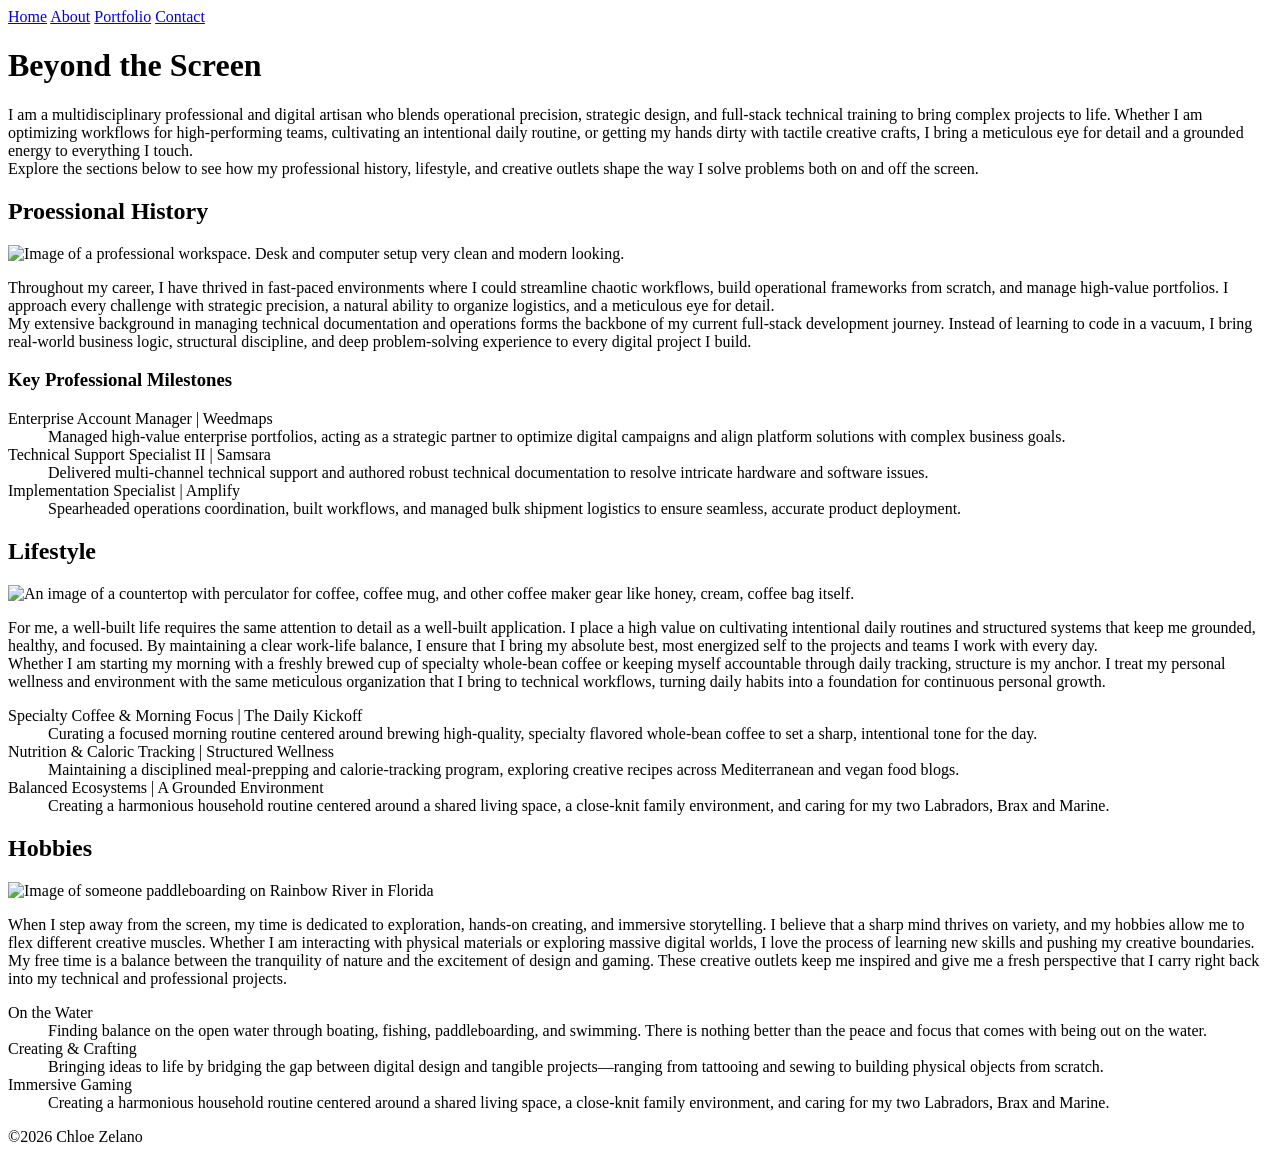
==== about.html @ 47caa8c2 "finished about me html page" ====
<!doctype html>
<html lang="en">
  <head>
    <meta charset="UTF-8" />
    <meta name="viewport" content="width=device-width, initial-scale=1.0" />
    <link
      rel="icon"
      type="image/x-icon"
      href="/Unit1CareerSim/imgs/favicon.ico"
    />
    <link rel="stylesheet" href="style.css" />
    <title>Chloe Zelano</title>
  </head>
  <body>
    <nav>
      <a href="index.html">Home</a>
      <a href="about.html">About</a>
      <a href="portfolio.html">Portfolio</a>
      <a href="contact.html">Contact</a>
    </nav>
    <main>
      <header>
        <h1>Beyond the Screen</h1>
        <p>
          I am a multidisciplinary professional and digital artisan who blends
          operational precision, strategic design, and full-stack technical
          training to bring complex projects to life. Whether I am optimizing
          workflows for high-performing teams, cultivating an intentional daily
          routine, or getting my hands dirty with tactile creative crafts, I
          bring a meticulous eye for detail and a grounded energy to everything
          I touch. <br />Explore the sections below to see how my professional
          history, lifestyle, and creative outlets shape the way I solve
          problems both on and off the screen.
        </p>
      </header>
      <section>
        <h2>Proessional History</h2>
        <img
          src="/Unit1CareerSim/imgs/workspaceimg.jpg"
          alt="Image of a professional workspace. Desk and computer setup very clean and modern looking."
        />
        <p>
          Throughout my career, I have thrived in fast-paced environments where
          I could streamline chaotic workflows, build operational frameworks
          from scratch, and manage high-value portfolios. I approach every
          challenge with strategic precision, a natural ability to organize
          logistics, and a meticulous eye for detail. <br />
          My extensive background in managing technical documentation and
          operations forms the backbone of my current full-stack development
          journey. Instead of learning to code in a vacuum, I bring real-world
          business logic, structural discipline, and deep problem-solving
          experience to every digital project I build.
        </p>
        <h3>Key Professional Milestones</h3>
        <dl>
          <dt>Enterprise Account Manager | Weedmaps</dt>
          <dd>
            Managed high-value enterprise portfolios, acting as a strategic
            partner to optimize digital campaigns and align platform solutions
            with complex business goals.
          </dd>
          <dt>Technical Support Specialist II | Samsara</dt>
          <dd>
            Delivered multi-channel technical support and authored robust
            technical documentation to resolve intricate hardware and software
            issues.
          </dd>
          <dt>Implementation Specialist | Amplify</dt>
          <dd>
            Spearheaded operations coordination, built workflows, and managed
            bulk shipment logistics to ensure seamless, accurate product
            deployment.
          </dd>
        </dl>
      </section>
      <section>
        <h2>Lifestyle</h2>
        <img
          src="/Unit1CareerSim/imgs/lifestyleimg.jpg"
          alt="An image of a countertop with perculator for coffee, coffee mug, and other coffee maker gear like honey, cream, coffee bag itself."
        />
        <p>
          For me, a well-built life requires the same attention to detail as a
          well-built application. I place a high value on cultivating
          intentional daily routines and structured systems that keep me
          grounded, healthy, and focused. By maintaining a clear work-life
          balance, I ensure that I bring my absolute best, most energized self
          to the projects and teams I work with every day. <br />
          Whether I am starting my morning with a freshly brewed cup of
          specialty whole-bean coffee or keeping myself accountable through
          daily tracking, structure is my anchor. I treat my personal wellness
          and environment with the same meticulous organization that I bring to
          technical workflows, turning daily habits into a foundation for
          continuous personal growth.
        </p>
        <dl>
          <dt>Specialty Coffee & Morning Focus | The Daily Kickoff</dt>
          <dd>
            Curating a focused morning routine centered around brewing
            high-quality, specialty flavored whole-bean coffee to set a sharp,
            intentional tone for the day.
          </dd>
          <dt>Nutrition & Caloric Tracking | Structured Wellness</dt>
          <dd>
            Maintaining a disciplined meal-prepping and calorie-tracking
            program, exploring creative recipes across Mediterranean and vegan
            food blogs.
          </dd>
          <dt>Balanced Ecosystems | A Grounded Environment</dt>
          <dd>
            Creating a harmonious household routine centered around a shared
            living space, a close-knit family environment, and caring for my two
            Labradors, Brax and Marine.
          </dd>
        </dl>
      </section>
      <section>
        <h2>Hobbies</h2>
        <img
          src="/Unit1CareerSim/imgs/waterimg.jpg"
          alt="Image of someone paddleboarding on Rainbow River in Florida"
        />
        <p>
          When I step away from the screen, my time is dedicated to exploration,
          hands-on creating, and immersive storytelling. I believe that a sharp
          mind thrives on variety, and my hobbies allow me to flex different
          creative muscles. Whether I am interacting with physical materials or
          exploring massive digital worlds, I love the process of learning new
          skills and pushing my creative boundaries. My free time is a balance
          between the tranquility of nature and the excitement of design and
          gaming. These creative outlets keep me inspired and give me a fresh
          perspective that I carry right back into my technical and professional
          projects.
        </p>
        <dl>
          <dt>On the Water</dt>
          <dd>
            Finding balance on the open water through boating, fishing,
            paddleboarding, and swimming. There is nothing better than the peace
            and focus that comes with being out on the water.
          </dd>
          <dt>Creating & Crafting</dt>
          <dd>
            Bringing ideas to life by bridging the gap between digital design
            and tangible projects—ranging from tattooing and sewing to building
            physical objects from scratch.
          </dd>
          <dt>Immersive Gaming</dt>
          <dd>
            Creating a harmonious household routine centered around a shared
            living space, a close-knit family environment, and caring for my two
            Labradors, Brax and Marine.
          </dd>
        </dl>
      </section>
    </main>
    <footer><p>&copy;2026 Chloe Zelano</p></footer>
  </body>
</html>
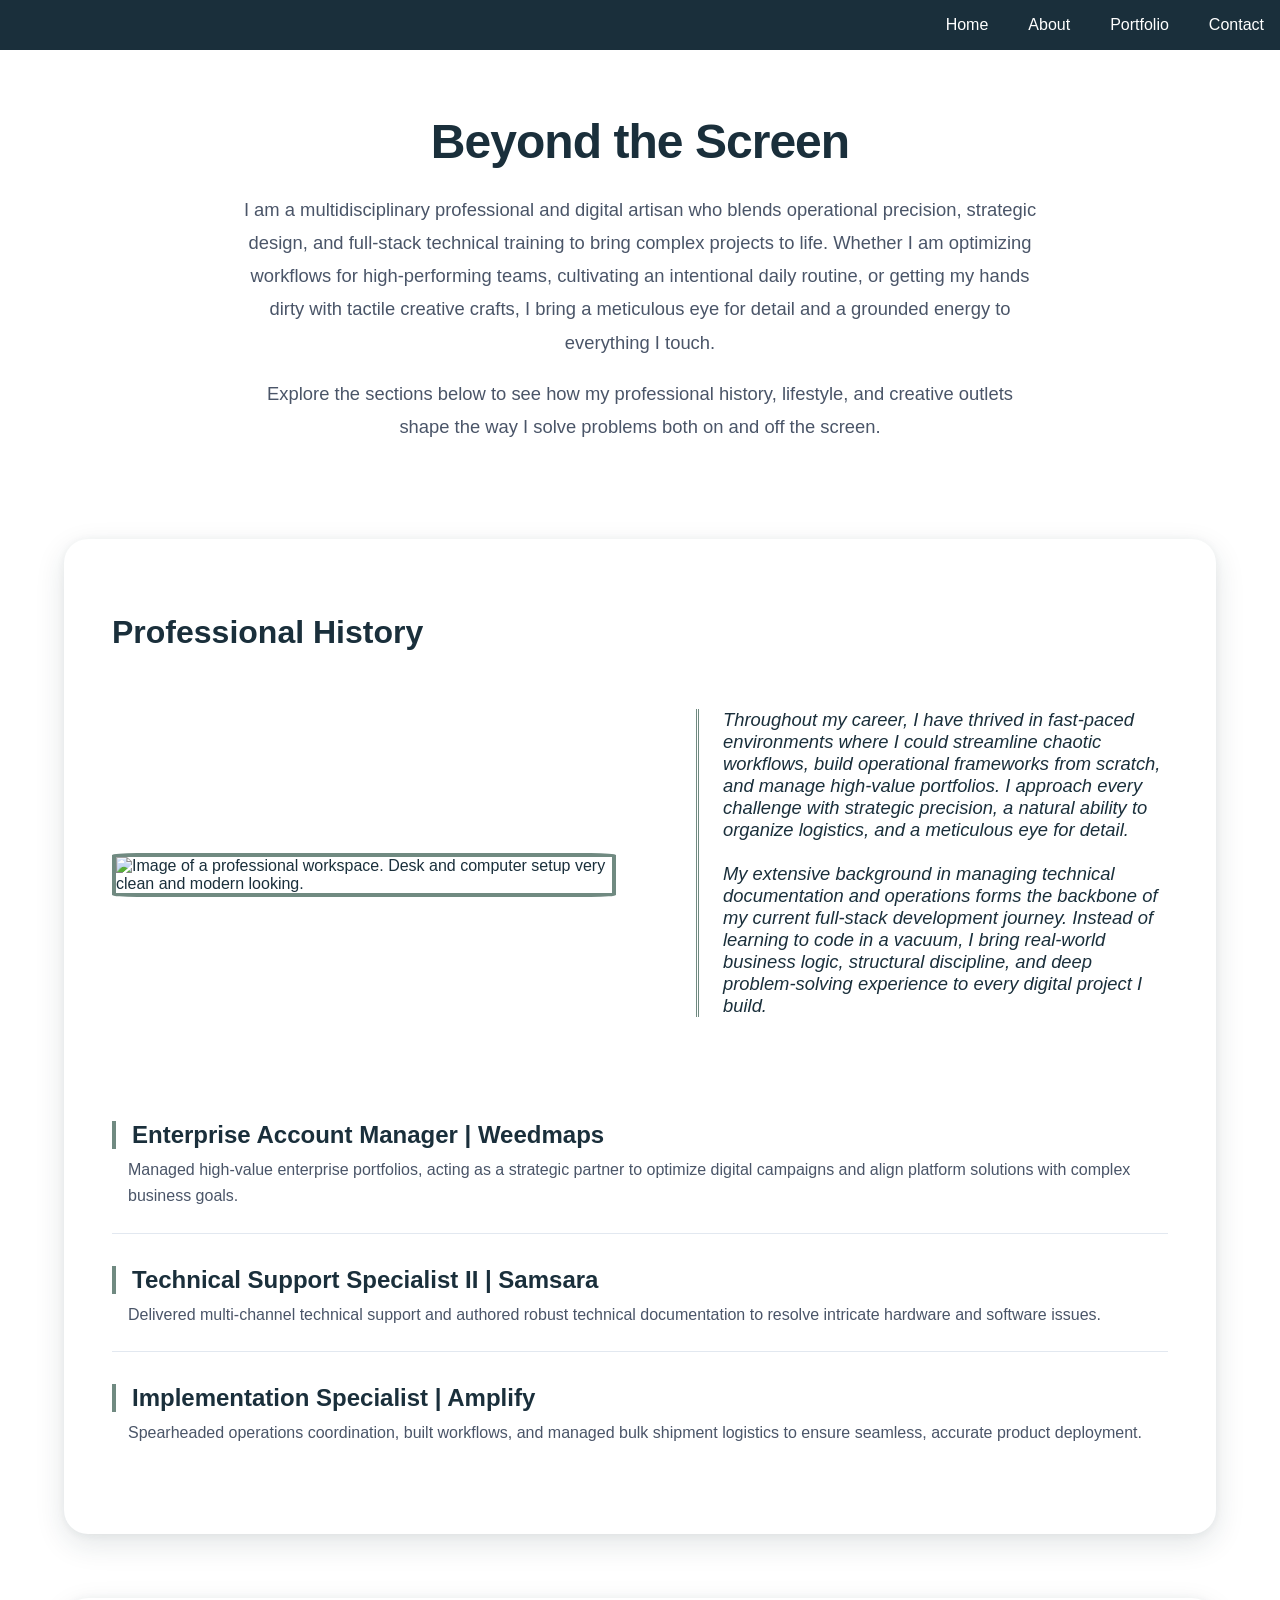
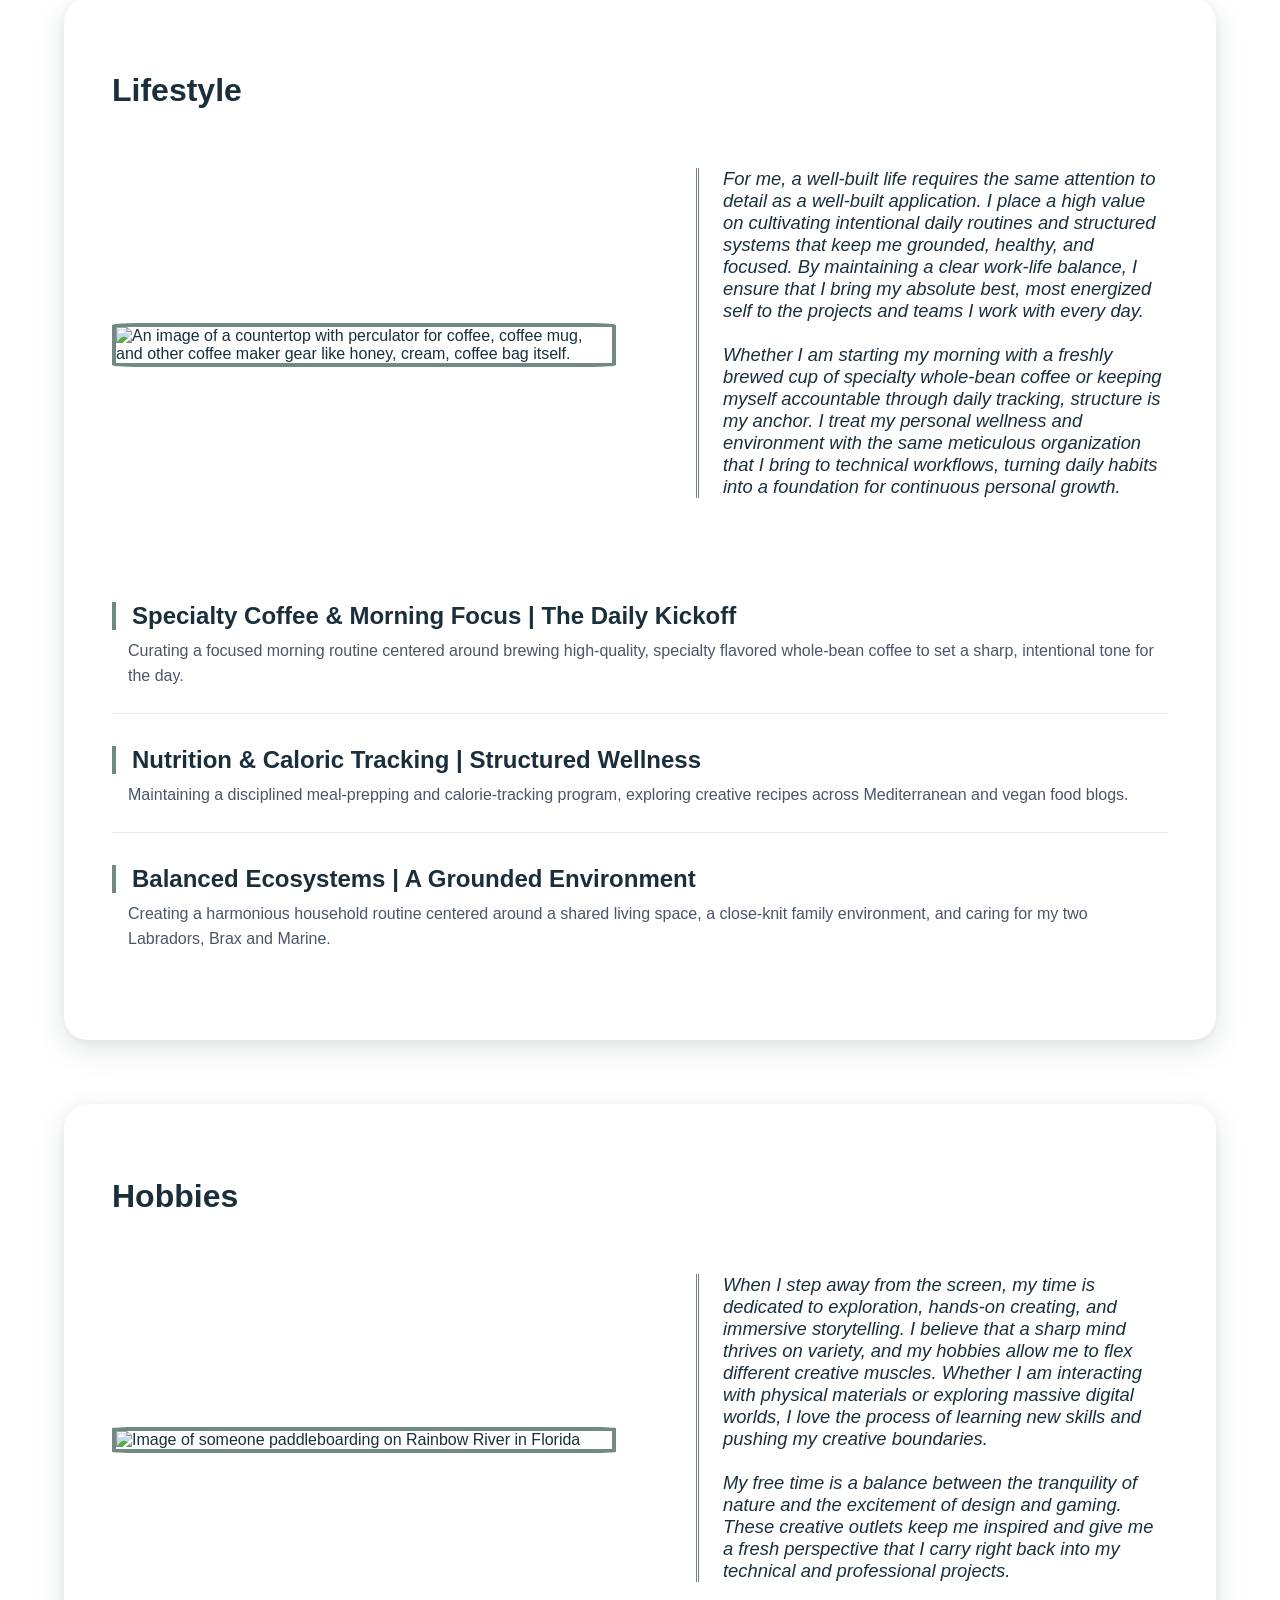
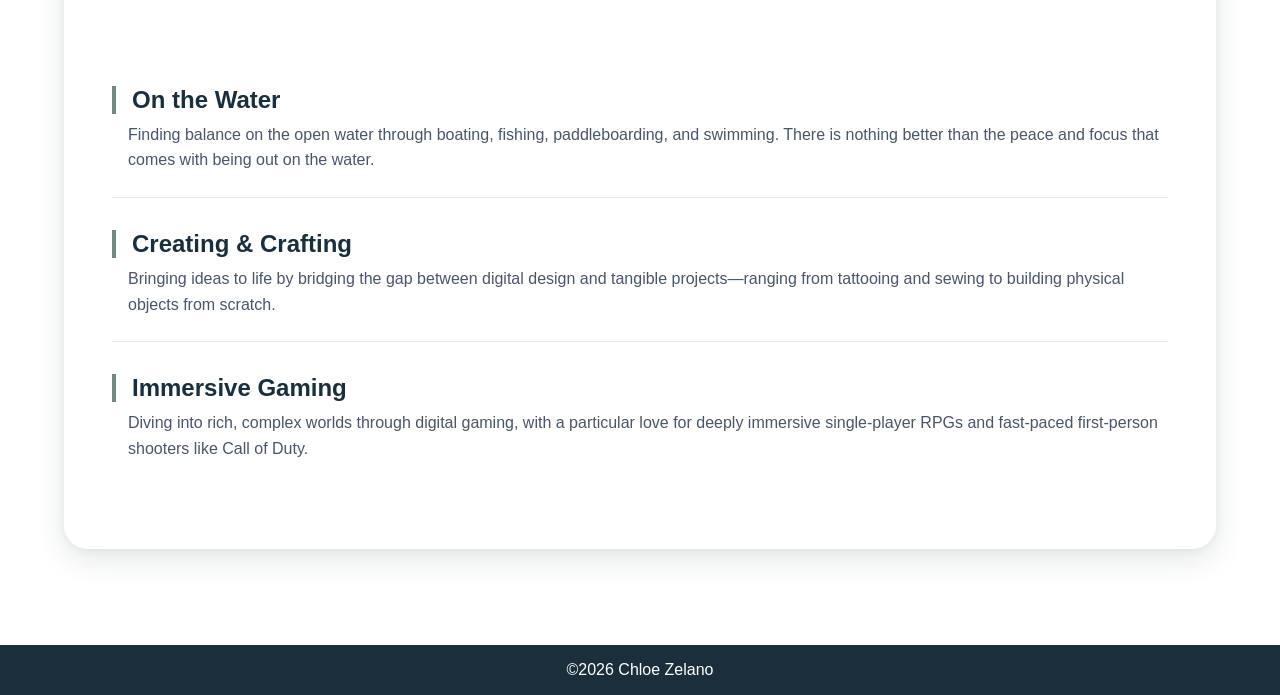
==== commit 6f695d06: "finished style css and any smaller adjustments" ====
--- a/about.html
+++ b/about.html
@@ -18,7 +18,7 @@
       <a href="portfolio.html">Portfolio</a>
       <a href="contact.html">Contact</a>
     </nav>
-    <main>
+    <main class="apMain">
       <header>
         <h1>Beyond the Screen</h1>
         <p>
@@ -28,15 +28,18 @@
           workflows for high-performing teams, cultivating an intentional daily
           routine, or getting my hands dirty with tactile creative crafts, I
           bring a meticulous eye for detail and a grounded energy to everything
-          I touch. <br />Explore the sections below to see how my professional
-          history, lifestyle, and creative outlets shape the way I solve
-          problems both on and off the screen.
+          I touch.
+        </p>
+        <p>
+          Explore the sections below to see how my professional history,
+          lifestyle, and creative outlets shape the way I solve problems both on
+          and off the screen.
         </p>
       </header>
       <section>
-        <h2>Proessional History</h2>
+        <h2>Professional History</h2>
         <img
-          src="/Unit1CareerSim/imgs/workspaceimg.jpg"
+          src="/Unit1CareerSim/imgs/officespaceimg.jpg"
           alt="Image of a professional workspace. Desk and computer setup very clean and modern looking."
         />
         <p>
@@ -44,14 +47,13 @@
           I could streamline chaotic workflows, build operational frameworks
           from scratch, and manage high-value portfolios. I approach every
           challenge with strategic precision, a natural ability to organize
-          logistics, and a meticulous eye for detail. <br />
+          logistics, and a meticulous eye for detail. <br /><br />
           My extensive background in managing technical documentation and
           operations forms the backbone of my current full-stack development
           journey. Instead of learning to code in a vacuum, I bring real-world
           business logic, structural discipline, and deep problem-solving
           experience to every digital project I build.
         </p>
-        <h3>Key Professional Milestones</h3>
         <dl>
           <dt>Enterprise Account Manager | Weedmaps</dt>
           <dd>
@@ -85,7 +87,7 @@
           intentional daily routines and structured systems that keep me
           grounded, healthy, and focused. By maintaining a clear work-life
           balance, I ensure that I bring my absolute best, most energized self
-          to the projects and teams I work with every day. <br />
+          to the projects and teams I work with every day. <br /><br />
           Whether I am starting my morning with a freshly brewed cup of
           specialty whole-bean coffee or keeping myself accountable through
           daily tracking, structure is my anchor. I treat my personal wellness
@@ -126,11 +128,11 @@
           mind thrives on variety, and my hobbies allow me to flex different
           creative muscles. Whether I am interacting with physical materials or
           exploring massive digital worlds, I love the process of learning new
-          skills and pushing my creative boundaries. My free time is a balance
-          between the tranquility of nature and the excitement of design and
-          gaming. These creative outlets keep me inspired and give me a fresh
-          perspective that I carry right back into my technical and professional
-          projects.
+          skills and pushing my creative boundaries. <br /><br />My free time is
+          a balance between the tranquility of nature and the excitement of
+          design and gaming. These creative outlets keep me inspired and give me
+          a fresh perspective that I carry right back into my technical and
+          professional projects.
         </p>
         <dl>
           <dt>On the Water</dt>
@@ -147,9 +149,9 @@
           </dd>
           <dt>Immersive Gaming</dt>
           <dd>
-            Creating a harmonious household routine centered around a shared
-            living space, a close-knit family environment, and caring for my two
-            Labradors, Brax and Marine.
+            Diving into rich, complex worlds through digital gaming, with a
+            particular love for deeply immersive single-player RPGs and
+            fast-paced first-person shooters like Call of Duty.
           </dd>
         </dl>
       </section>
--- a/style.css
+++ b/style.css
@@ -0,0 +1,355 @@
+body {
+  display: flex;
+  flex-direction: column;
+  min-height: 100vh;
+  margin: 0;
+  font-family: Arial, Helvetica, sans-serif;
+  overscroll-behavior-y: none;
+}
+
+main {
+  flex: 1;
+}
+
+nav {
+  display: flex;
+  gap: 0.5rem;
+  justify-content: flex-end;
+  background-color: #1a2f3b;
+}
+
+nav > a {
+  padding: 1rem;
+  text-decoration: none;
+  color: #ffffff;
+}
+
+nav > a:hover {
+  background-color: #708a81;
+  color: #2b2d42;
+}
+
+.homeHeader {
+  display: flex;
+  flex-direction: column;
+  align-items: center;
+}
+
+.homeHeader > h1 {
+  text-shadow: 0.25rem 0.25rem #e07a5f;
+  color: #1a2f3b;
+  letter-spacing: 1rem;
+  font-weight: 900;
+  text-align: center;
+}
+
+.homeHeader > h2 {
+  color: #1a2f3b;
+  font-weight: 750;
+  font-style: italic;
+  text-align: center;
+}
+
+.homeHeader > img {
+  width: 35%;
+  height: auto;
+  display: block;
+  border: 5px solid #708a81;
+  border-radius: 5%;
+  background-color: #ffffff;
+}
+
+.homeFigure {
+  display: flex;
+  flex-direction: column;
+  align-items: center;
+  text-align: center;
+  font-style: italic;
+  line-height: 1.6;
+  padding: 1.5rem 0;
+  max-width: 600px;
+  margin: 3rem auto;
+  border-top: 1px solid #708a81;
+  border-bottom: 1px solid #708a81;
+  margin-bottom: 0.5rem;
+}
+
+figcaption {
+  margin-bottom: 0.75vh;
+}
+
+.homeSummary {
+  font-size: 1.15rem;
+  line-height: 1.8;
+  color: #4a5568;
+  text-align: center;
+  max-width: 800px;
+  margin: 4rem auto;
+  padding: 0 1.5rem;
+  letter-spacing: 0.01em;
+}
+
+.apMain {
+  margin: 0 auto 2rem auto;
+  max-width: 1200px;
+  padding: 0 5vw;
+}
+
+section {
+  display: grid;
+  grid-template-columns: 1fr 1fr;
+  align-items: center;
+  gap: 2rem 4rem;
+  color: #1a2f3b;
+  background-color: #ffffff;
+  border-radius: 24px;
+  padding: 3rem;
+  margin-bottom: 4rem;
+  box-shadow:
+    0 10px 30px rgba(26, 47, 59, 0.12),
+    0 1px 8px rgba(26, 47, 59, 0.06);
+}
+
+.apMain > header {
+  text-align: center;
+  margin: 4rem auto 6rem auto;
+  max-width: 800px;
+  padding: 0 1.5rem;
+}
+
+header > h1 {
+  font-size: 3rem;
+  color: #1a2f3b;
+  margin-bottom: 1.5rem;
+  letter-spacing: -0.02em;
+}
+
+.apMain > header > p {
+  font-size: 1.15rem;
+  line-height: 1.8;
+  color: #4a5568;
+}
+
+section > h2 {
+  grid-column: span 2;
+  font-size: 2rem;
+}
+
+section > p {
+  grid-column: 2;
+  font-style: italic;
+  font-size: 1.15rem;
+  margin: 0 0 1.5rem 1.5rem;
+  padding-left: 1.5rem;
+  border-left: 3px double #708a81;
+}
+
+section > img {
+  grid-column: 1;
+  width: 100%;
+  max-height: 400px;
+  object-fit: cover;
+  border: 4px solid #708a81;
+  border-radius: 5%;
+  /* background-color: #ffffff; */
+}
+
+section > dl {
+  grid-column: span 2;
+  margin-top: 1rem;
+}
+
+section > dl > dt {
+  font-weight: bold;
+  font-size: 1.5rem;
+  color: #1a2f3b;
+  margin-top: 2rem;
+  padding-left: 1rem;
+  border-left: 4px solid #708a81;
+}
+
+section > dl > dd {
+  margin: 0.5rem 0 1.5rem 0;
+  padding-left: 1rem;
+  line-height: 1.6;
+  color: #4a5568;
+  border-bottom: 1px solid #e2e8f0;
+  padding-bottom: 1.5rem;
+}
+
+section > dl > dd:last-of-type {
+  border-bottom: none;
+  padding-bottom: 0;
+}
+
+section > ul {
+  grid-column: 2;
+  display: flex;
+  flex-direction: column;
+  gap: 1.25rem;
+  padding-left: 0;
+  list-style-type: none;
+  margin: 0;
+}
+
+section > ul > li {
+  background-color: #f8fafc;
+  border-left: 4px solid #708a81;
+  border-radius: 8px;
+  padding: 1.25rem;
+  line-height: 1.6;
+  font-size: 0.95rem;
+  color: #4a5568;
+  transition:
+    transform 0.2s ease,
+    background-color 0.2s ease;
+}
+
+section > ul > li:hover {
+  background-color: #f1f5f9;
+  transform: translate(4px);
+}
+
+.contactPage {
+  background-image: url(/Unit1CareerSim/imgs/contactMebkgrd.jpg);
+  background-size: cover;
+  background-position: center;
+  background-repeat: no-repeat;
+  background-attachment: fixed;
+  background-color: #ffffff;
+  overscroll-behavior-y: none;
+}
+
+.contactMain {
+  display: flex;
+  flex-direction: column;
+  margin-top: 10vh;
+}
+
+.contactHead {
+  align-self: center;
+}
+
+.contactForm {
+  align-self: center;
+}
+
+.contactForm > form {
+  display: grid;
+  gap: 0.25rem;
+}
+
+.formLabels > label {
+  display: grid;
+}
+
+#message {
+  width: 450px;
+  height: 75px;
+  font-family: Arial, Helvetica, sans-serif;
+}
+
+#submit {
+  color: #1a2f3b;
+  background-color: #e07a5f;
+  border-radius: 1rem;
+  padding: 0.25rem;
+  cursor: pointer;
+  font-weight: bolder;
+  border: none;
+  font-size: 1rem;
+}
+
+#submit:hover {
+  background-color: #cb654b;
+  transition: background-color 0.2s ease-in-out;
+}
+
+footer {
+  display: flex;
+  background-color: #1a2f3b;
+  color: #ffffff;
+  justify-content: center;
+}
+
+@media (max-width: 768px) {
+  .apMain {
+    margin-left: 1.5rem;
+    margin-right: 1.5rem;
+  }
+  section {
+    grid-template-columns: 1fr;
+    gap: 1.5rem;
+    padding: 2rem 1.5rem;
+  }
+  section > h2 {
+    grid-column: 1 !important;
+  }
+  section > img {
+    grid-column: 1 !important;
+    height: 280px;
+  }
+  section > p {
+    grid-column: 1 !important;
+    margin: 0 0 1rem 0;
+    padding-left: 1rem;
+  }
+  section > dl {
+    grid-column: 1 !important;
+  }
+  section > ul {
+    grid-column: 1 !important;
+  }
+
+  .homeHeader > h1 {
+    font-size: 2rem;
+    letter-spacing: 0.4rem;
+  }
+
+  .homeHeader > img {
+    width: 65%;
+  }
+
+  .homeFigure {
+    margin: 2rem 1.5rem;
+    padding: 1rem 0;
+  }
+
+  /* .contactPage {
+    background-attachment: scroll !important;
+    background-size: center;
+    background-position: center center;
+  } */
+
+  .contactMain {
+    margin-top: 3vh;
+    padding: 0 1.5rem;
+  }
+
+  .contactHead > h1 {
+    font-size: 2rem;
+    text-align: center;
+  }
+
+  .contactHead > h3 {
+    font-size: 1rem;
+    text-align: center;
+    margin-bottom: 1.5rem;
+  }
+
+  .formLabels > textarea {
+    width: 100% !important;
+    max-width: 100%;
+  }
+
+  nav {
+    flex-direction: column;
+    align-items: center;
+    padding: 0.5rem 0;
+  }
+  nav > a {
+    padding: 0.75rem;
+    width: 100%;
+    text-align: center;
+  }
+}
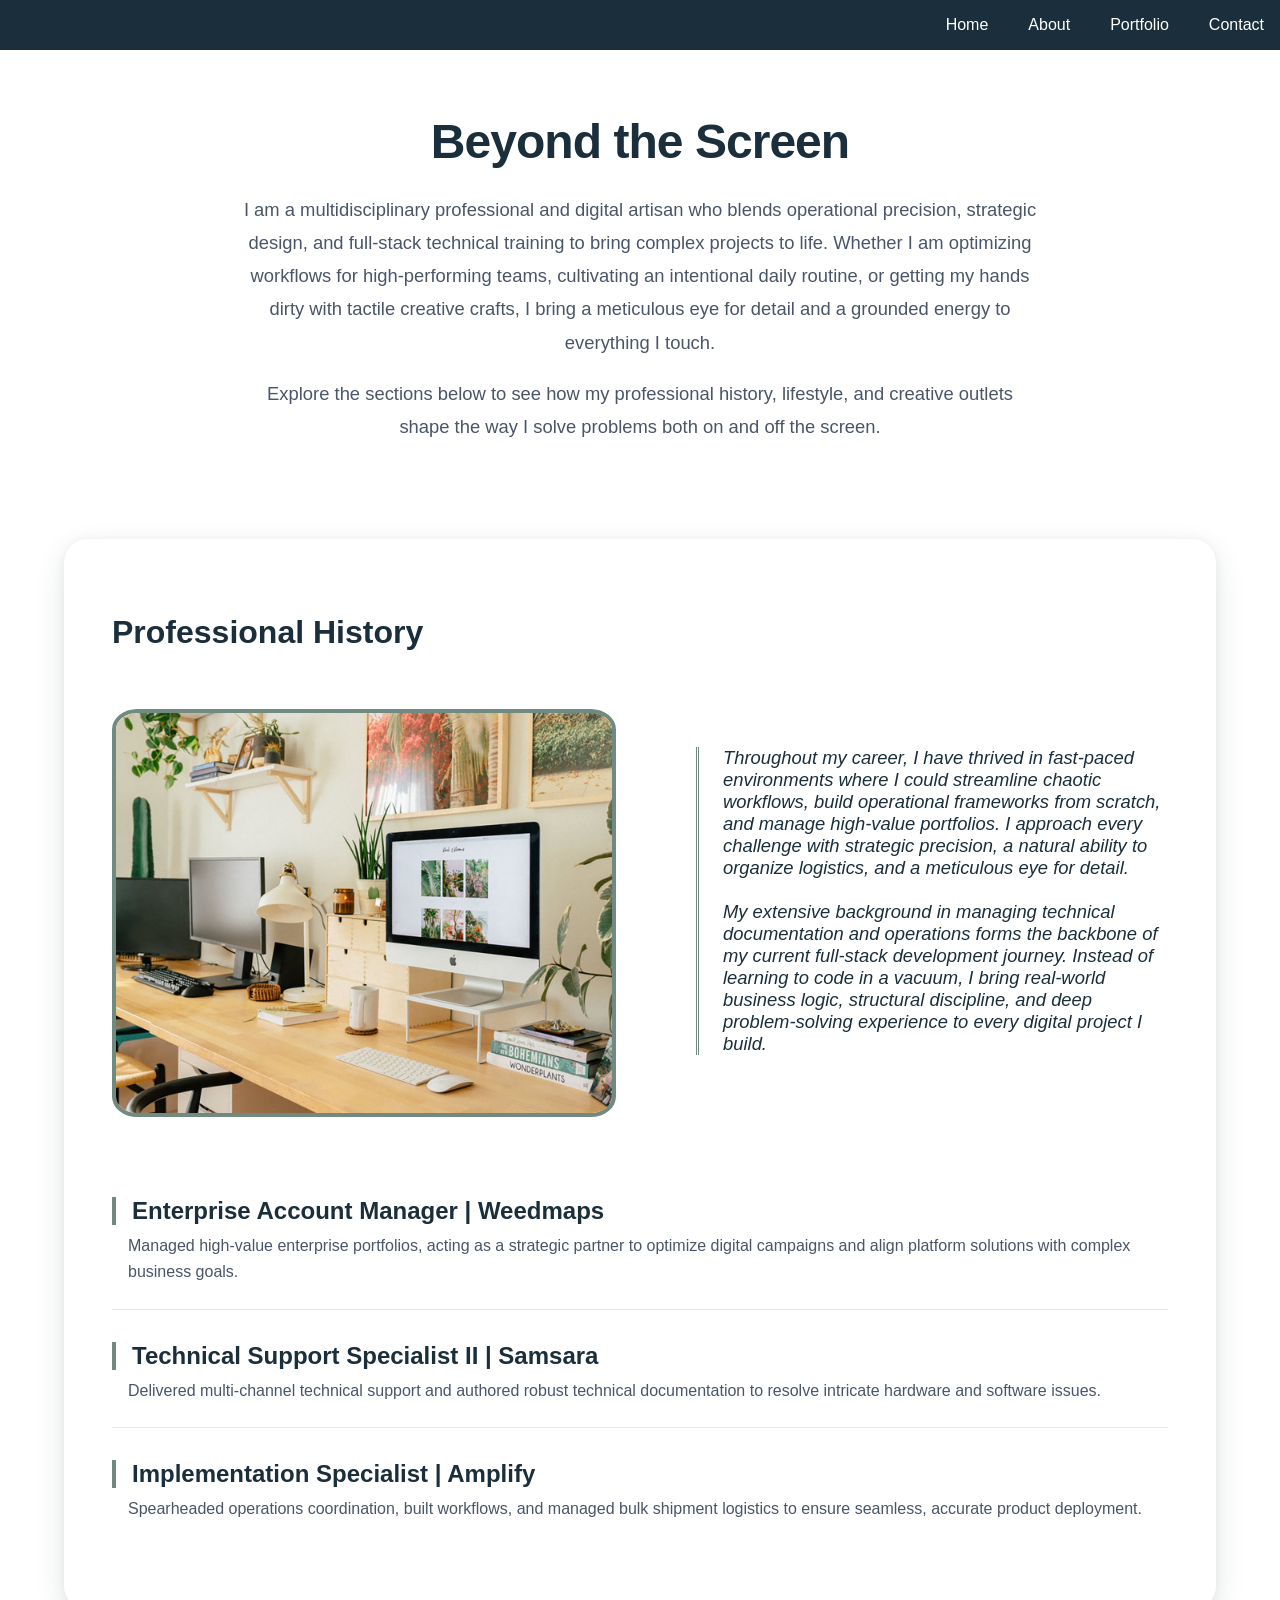
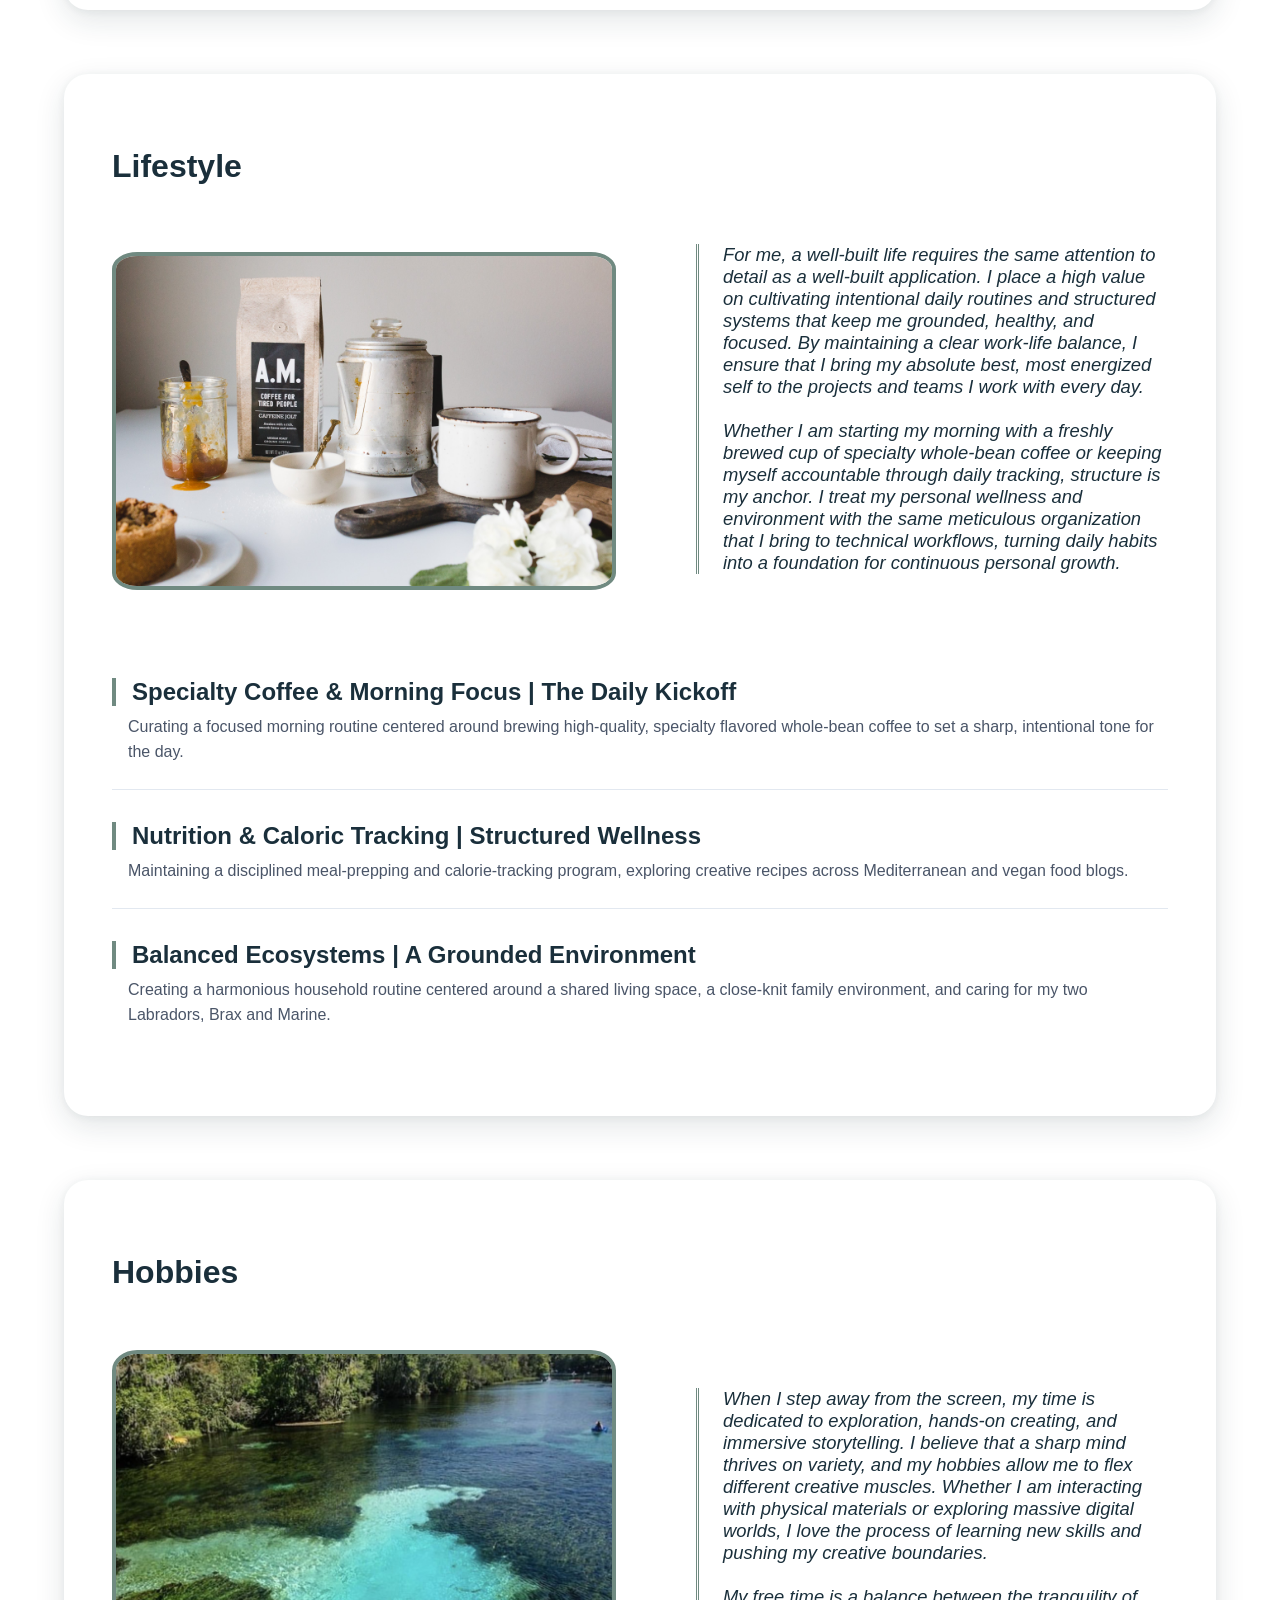
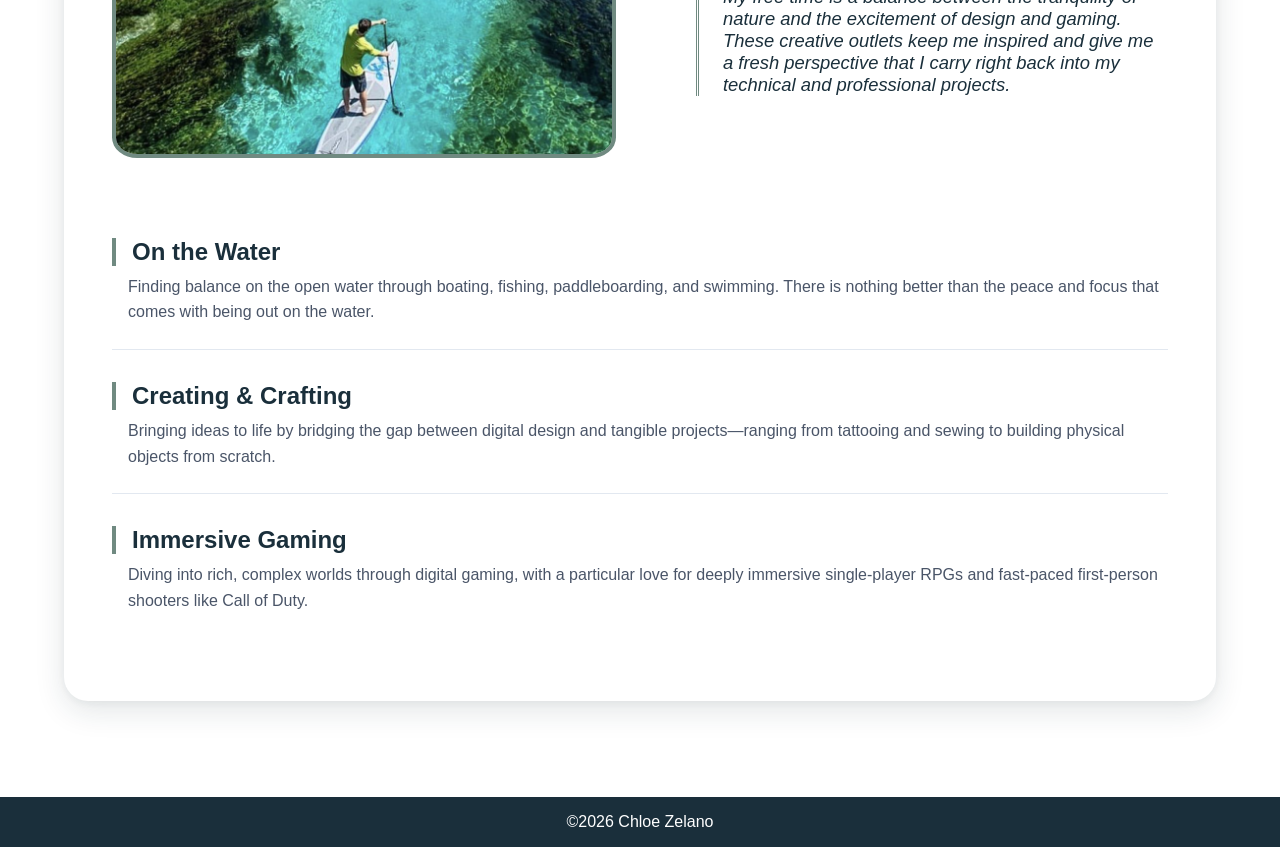
==== commit bd4e42df: "trying to put this on netlify to have images show. Added the change to all images now" ====
--- a/about.html
+++ b/about.html
@@ -3,11 +3,7 @@
   <head>
     <meta charset="UTF-8" />
     <meta name="viewport" content="width=device-width, initial-scale=1.0" />
-    <link
-      rel="icon"
-      type="image/x-icon"
-      href="/Unit1CareerSim/imgs/favicon.ico"
-    />
+    <link rel="icon" type="image/x-icon" href="imgs/favicon.ico" />
     <link rel="stylesheet" href="style.css" />
     <title>Chloe Zelano</title>
   </head>
@@ -39,7 +35,7 @@
       <section>
         <h2>Professional History</h2>
         <img
-          src="/Unit1CareerSim/imgs/officespaceimg.jpg"
+          src="imgs/officespaceimg.jpg"
           alt="Image of a professional workspace. Desk and computer setup very clean and modern looking."
         />
         <p>
@@ -78,7 +74,7 @@
       <section>
         <h2>Lifestyle</h2>
         <img
-          src="/Unit1CareerSim/imgs/lifestyleimg.jpg"
+          src="imgs/lifestyleimg.jpg"
           alt="An image of a countertop with perculator for coffee, coffee mug, and other coffee maker gear like honey, cream, coffee bag itself."
         />
         <p>
@@ -119,7 +115,7 @@
       <section>
         <h2>Hobbies</h2>
         <img
-          src="/Unit1CareerSim/imgs/waterimg.jpg"
+          src="imgs/waterimg.jpg"
           alt="Image of someone paddleboarding on Rainbow River in Florida"
         />
         <p>
--- a/style.css
+++ b/style.css
@@ -211,7 +211,7 @@
 }
 
 .contactPage {
-  background-image: url(/Unit1CareerSim/imgs/contactMebkgrd.jpg);
+  background-image: url(imgs/contactMebkgrd.jpg);
   background-size: cover;
   background-position: center;
   background-repeat: no-repeat;
